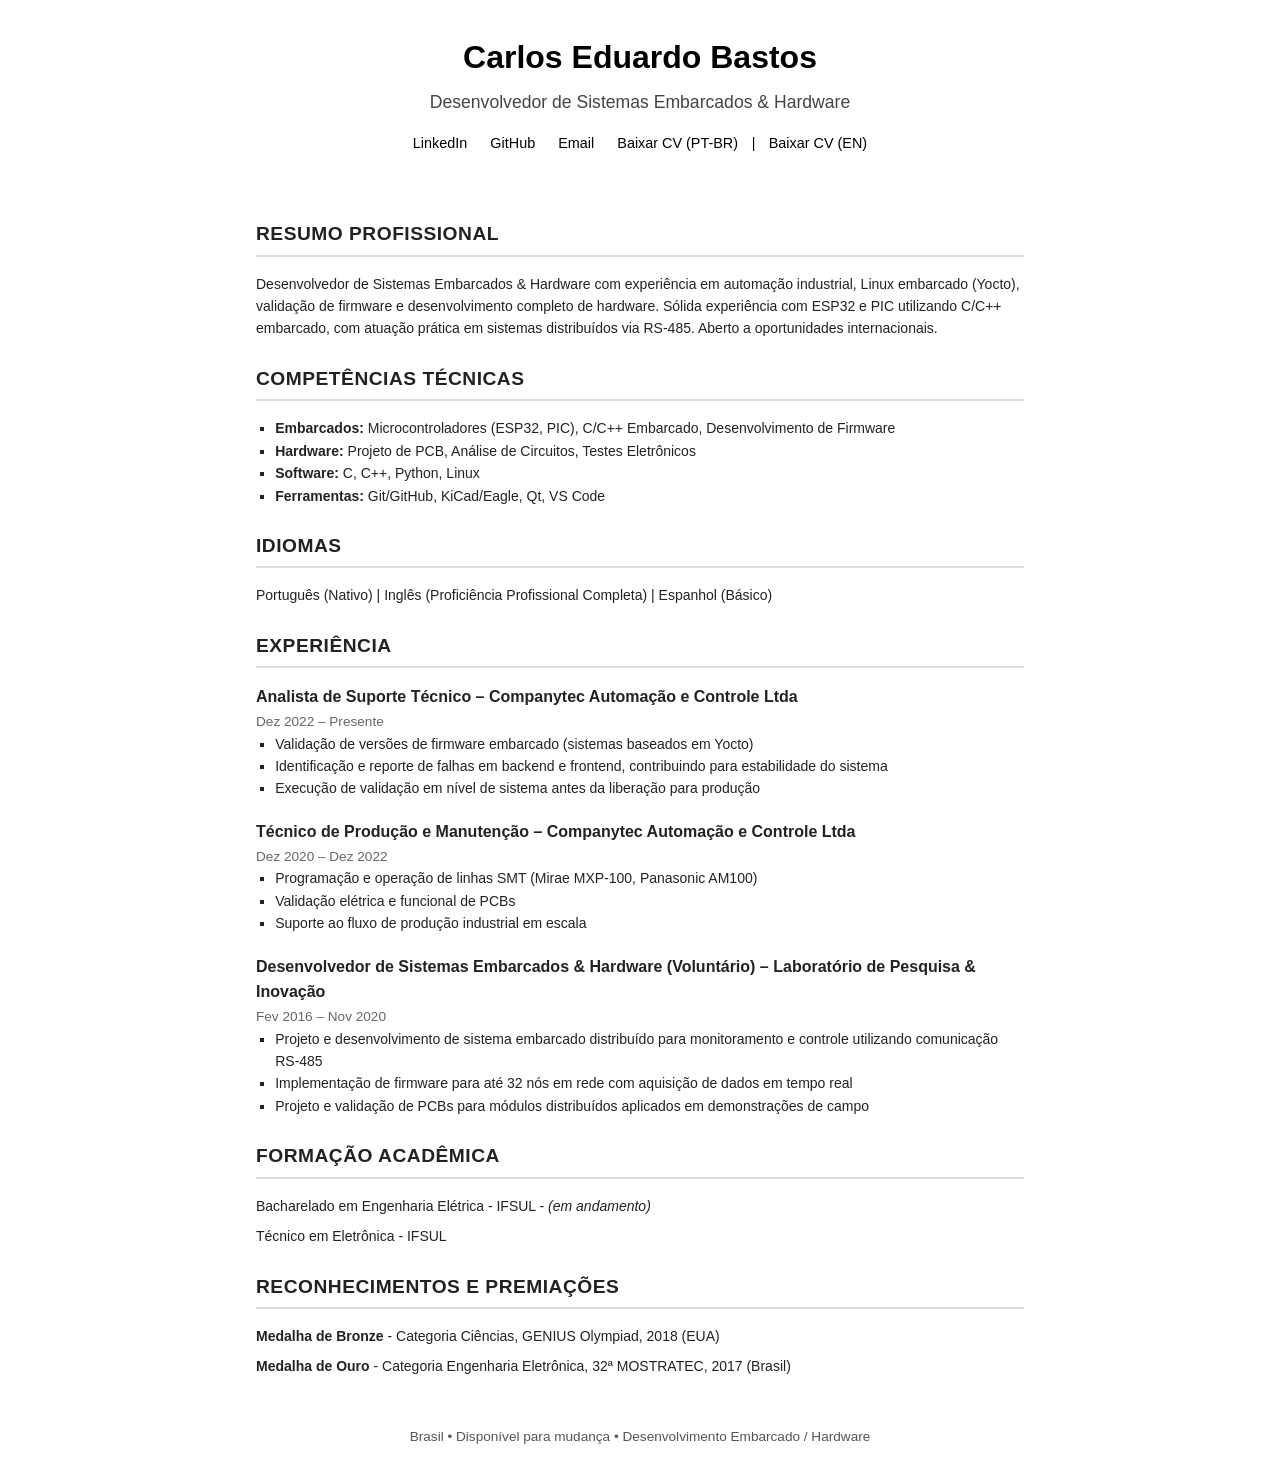
==== pt/index.html @ 59884ca3 "fixed links redirection and created pt version folder" ====
<!DOCTYPE html>
<html lang="pt-BR">
<head>
  <meta charset="UTF-8">
  <meta name="viewport" content="width=device-width, initial-scale=1.0">
  <title>Carlos Eduardo Bastos – Desenvolvedor de Sistemas Embarcados & Hardware</title>
  <link rel="stylesheet" href="../style.css">
</head>
<body>

  <header>
    <h1>Carlos Eduardo Bastos</h1>
    <h2>Desenvolvedor de Sistemas Embarcados & Hardware</h2>

    <div class="links">
      <a href="https://www.linkedin.com/in/cadubastos/" target="_blank">LinkedIn</a>
      <a href="https://github.com/CaduBastos" target="_blank">GitHub</a>
      <a href="mailto:cadulbastos@gmail.com">Email</a>

      <a href="https://github.com/CaduBastos/cv/blob/master/carlos_eduardo_bastos_cv_pt.pdf" target="_blank">
          Baixar CV (PT-BR)
      </a>      |
      <a href="https://github.com/CaduBastos/cv/blob/master/carlos_eduardo_bastos_cv_en.pdf" target="_blank">
          Baixar CV (EN)
      </a>
    </div>
  </header>

  <main>

    <section>
      <h3>Resumo Profissional</h3>
      <p>
          Desenvolvedor de Sistemas Embarcados & Hardware com experiência em automação industrial, 
          Linux embarcado (Yocto), validação de firmware e desenvolvimento completo de hardware. 
          Sólida experiência com ESP32 e PIC utilizando C/C++ embarcado, com atuação prática em sistemas distribuídos via RS-485. 
          Aberto a oportunidades internacionais.
      </p>
    </section>

    <section>
      <h3>Competências Técnicas</h3>

      <div class="skills">
        <ul>
          <li><strong>Embarcados:</strong> Microcontroladores (ESP32, PIC), C/C++ Embarcado, Desenvolvimento de Firmware</li>
          <li><strong>Hardware:</strong> Projeto de PCB, Análise de Circuitos, Testes Eletrônicos</li>
          <li><strong>Software:</strong> C, C++, Python, Linux</li>
          <li><strong>Ferramentas:</strong> Git/GitHub, KiCad/Eagle, Qt, VS Code</li>
        </ul>
      </div>
    </section>

    <section>
      <h3>Idiomas</h3>
      <p>
        Português (Nativo) |
        Inglês (Proficiência Profissional Completa) |
        Espanhol (Básico)
      </p>
    </section>

  <section>
    <h3>Experiência</h3>

    <div class="job">
      <h4>Analista de Suporte Técnico – Companytec Automação e Controle Ltda</h4>
      <span>Dez 2022 – Presente</span>
      <ul>
        <li>Validação de versões de firmware embarcado (sistemas baseados em Yocto)</li>
        <li>Identificação e reporte de falhas em backend e frontend, contribuindo para estabilidade do sistema</li>
        <li>Execução de validação em nível de sistema antes da liberação para produção</li>
      </ul>
    </div>

    <div class="job">
      <h4>Técnico de Produção e Manutenção – Companytec Automação e Controle Ltda</h4>
      <span>Dez 2020 – Dez 2022</span>
      <ul>
        <li>Programação e operação de linhas SMT (Mirae MXP-100, Panasonic AM100)</li>
        <li>Validação elétrica e funcional de PCBs</li>
        <li>Suporte ao fluxo de produção industrial em escala</li>
      </ul>
    </div>

    <div class="job">
      <h4>Desenvolvedor de Sistemas Embarcados & Hardware (Voluntário) – Laboratório de Pesquisa & Inovação</h4>
      <span>Fev 2016 – Nov 2020</span>
      <ul>
        <li>Projeto e desenvolvimento de sistema embarcado distribuído para monitoramento e controle utilizando comunicação RS-485</li>
        <li>Implementação de firmware para até 32 nós em rede com aquisição de dados em tempo real</li>
        <li>Projeto e validação de PCBs para módulos distribuídos aplicados em demonstrações de campo</li>
      </ul>
    </div>

  </section>

    <section>
      <h3>Formação Acadêmica</h3>
      <div class="education">
          <p>Bacharelado em Engenharia Elétrica - IFSUL - <i>(em andamento)</i></p>
          <p>Técnico em Eletrônica - IFSUL</p>
      </div>
    </section>

    <section>
      <h3>Reconhecimentos e Premiações</h3>
      <div class="awards">
          <p><strong>Medalha de Bronze</strong> - Categoria Ciências, GENIUS Olympiad, 2018 (EUA)</p>
          <p><strong>Medalha de Ouro</strong> - Categoria Engenharia Eletrônica, 32ª MOSTRATEC, 2017 (Brasil)</p>
      </div>
    </section>

  </main>

  <footer>
    <p>Brasil • Disponível para mudança • Desenvolvimento Embarcado / Hardware</p>
  </footer>

</body>
</html>
---- style.css ----
* {
  margin: 0;
  padding: 0;
  box-sizing: border-box;
}

body {
  font-family: "Segoe UI", "Helvetica Neue", Arial, sans-serif;
  font-size: 14px;
  background-color: #ffffff;
  color: #222;
  line-height: 1.6;
}

header {
  background-color: #ffffff;
  color: #000000;
  padding: 2rem 1rem;
  text-align: center;
}

header h1 {
  font-size: 2rem;
}

header h2 {
  font-size: 1.1rem;
  font-weight: normal;
  margin-top: 0.3rem;
  color: #444;
}

.links {
  margin-top: 1rem;
}

.links a {
  color: #000;
  text-decoration: none;
  margin: 0 0.6rem;
  font-size: 0.9rem;
}

.links a:hover {
  text-decoration: underline;
}

main {
  max-width: 800px;
  margin: 2rem auto;
  padding: 0 1rem;
}

section {
  margin-bottom: 1.5rem;
}

section h3 {
  border-bottom: 2px solid #ddd;
  padding-bottom: 0.3rem;
  margin-bottom: 1rem;
  font-size: 1.2rem;
  text-transform: uppercase;
  letter-spacing: 0.5px;
}

.skills ul,
.job ul {
  list-style-type: square;
  padding-left: 1.2rem;
}

.job {
  margin-bottom: 1.2rem;
}

.job h4 {
  font-size: 1rem;
  font-weight: 600;
}

.job span {
  font-size: 0.85rem;
  color: #666;
}

.education p {
  margin-bottom: 0.5rem;
}

.awards p {
  margin-bottom: 0.5rem;
}

footer {
  text-align: center;
  padding: 1rem;
  font-size: 0.85rem;
  color: #555;
}

@media print {
  body {
    background: white;
    color: black;
    font-size: 12px;
    line-height: 1.3;
  }

  header {
    padding: 1rem 1rem;
  }

  main {
    margin: 0.5rem auto;
  }

  section {
    margin-bottom: 1rem;
  }

  section h3 {
    margin-bottom: 0.5rem;
  }

  .job {
    margin-bottom: 0.9rem;
  }

  .education p {
    margin-bottom: 0.3rem;
  }

  .education {
  page-break-inside: auto;
  }

  a {
    color: black;
    text-decoration: none;
  }

  footer {
    margin-top: 0.5rem;
  }
}
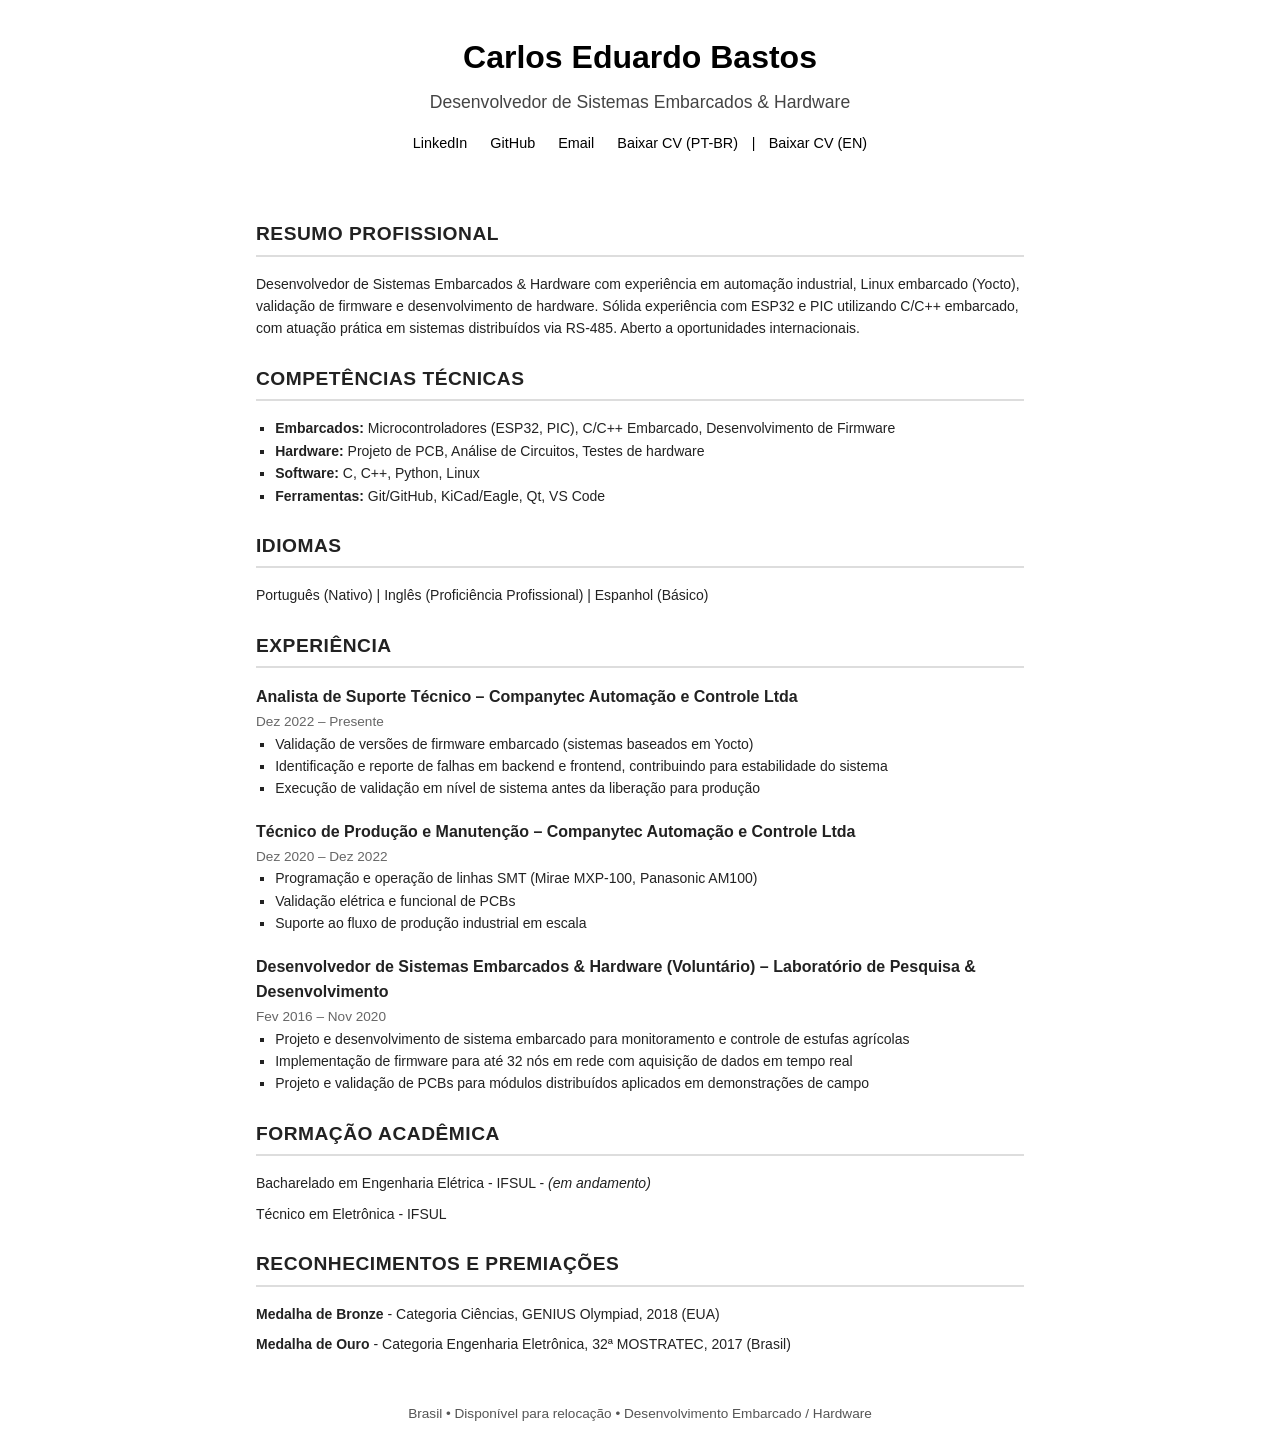
==== commit 2f5321ba: "Updated pt version" ====
--- a/pt/index.html
+++ b/pt/index.html
@@ -32,7 +32,7 @@
       <h3>Resumo Profissional</h3>
       <p>
           Desenvolvedor de Sistemas Embarcados & Hardware com experiência em automação industrial, 
-          Linux embarcado (Yocto), validação de firmware e desenvolvimento completo de hardware. 
+          Linux embarcado (Yocto), validação de firmware e desenvolvimento de hardware. 
           Sólida experiência com ESP32 e PIC utilizando C/C++ embarcado, com atuação prática em sistemas distribuídos via RS-485. 
           Aberto a oportunidades internacionais.
       </p>
@@ -44,7 +44,7 @@
       <div class="skills">
         <ul>
           <li><strong>Embarcados:</strong> Microcontroladores (ESP32, PIC), C/C++ Embarcado, Desenvolvimento de Firmware</li>
-          <li><strong>Hardware:</strong> Projeto de PCB, Análise de Circuitos, Testes Eletrônicos</li>
+          <li><strong>Hardware:</strong> Projeto de PCB, Análise de Circuitos, Testes de hardware</li>
           <li><strong>Software:</strong> C, C++, Python, Linux</li>
           <li><strong>Ferramentas:</strong> Git/GitHub, KiCad/Eagle, Qt, VS Code</li>
         </ul>
@@ -55,7 +55,7 @@
       <h3>Idiomas</h3>
       <p>
         Português (Nativo) |
-        Inglês (Proficiência Profissional Completa) |
+        Inglês (Proficiência Profissional) |
         Espanhol (Básico)
       </p>
     </section>
@@ -84,10 +84,10 @@
     </div>
 
     <div class="job">
-      <h4>Desenvolvedor de Sistemas Embarcados & Hardware (Voluntário) – Laboratório de Pesquisa & Inovação</h4>
+      <h4>Desenvolvedor de Sistemas Embarcados & Hardware (Voluntário) – Laboratório de Pesquisa & Desenvolvimento</h4>
       <span>Fev 2016 – Nov 2020</span>
       <ul>
-        <li>Projeto e desenvolvimento de sistema embarcado distribuído para monitoramento e controle utilizando comunicação RS-485</li>
+        <li>Projeto e desenvolvimento de sistema embarcado para monitoramento e controle de estufas agrícolas</li>
         <li>Implementação de firmware para até 32 nós em rede com aquisição de dados em tempo real</li>
         <li>Projeto e validação de PCBs para módulos distribuídos aplicados em demonstrações de campo</li>
       </ul>
@@ -114,7 +114,7 @@
   </main>
 
   <footer>
-    <p>Brasil • Disponível para mudança • Desenvolvimento Embarcado / Hardware</p>
+    <p>Brasil • Disponível para relocação • Desenvolvimento Embarcado / Hardware</p>
   </footer>
 
 </body>
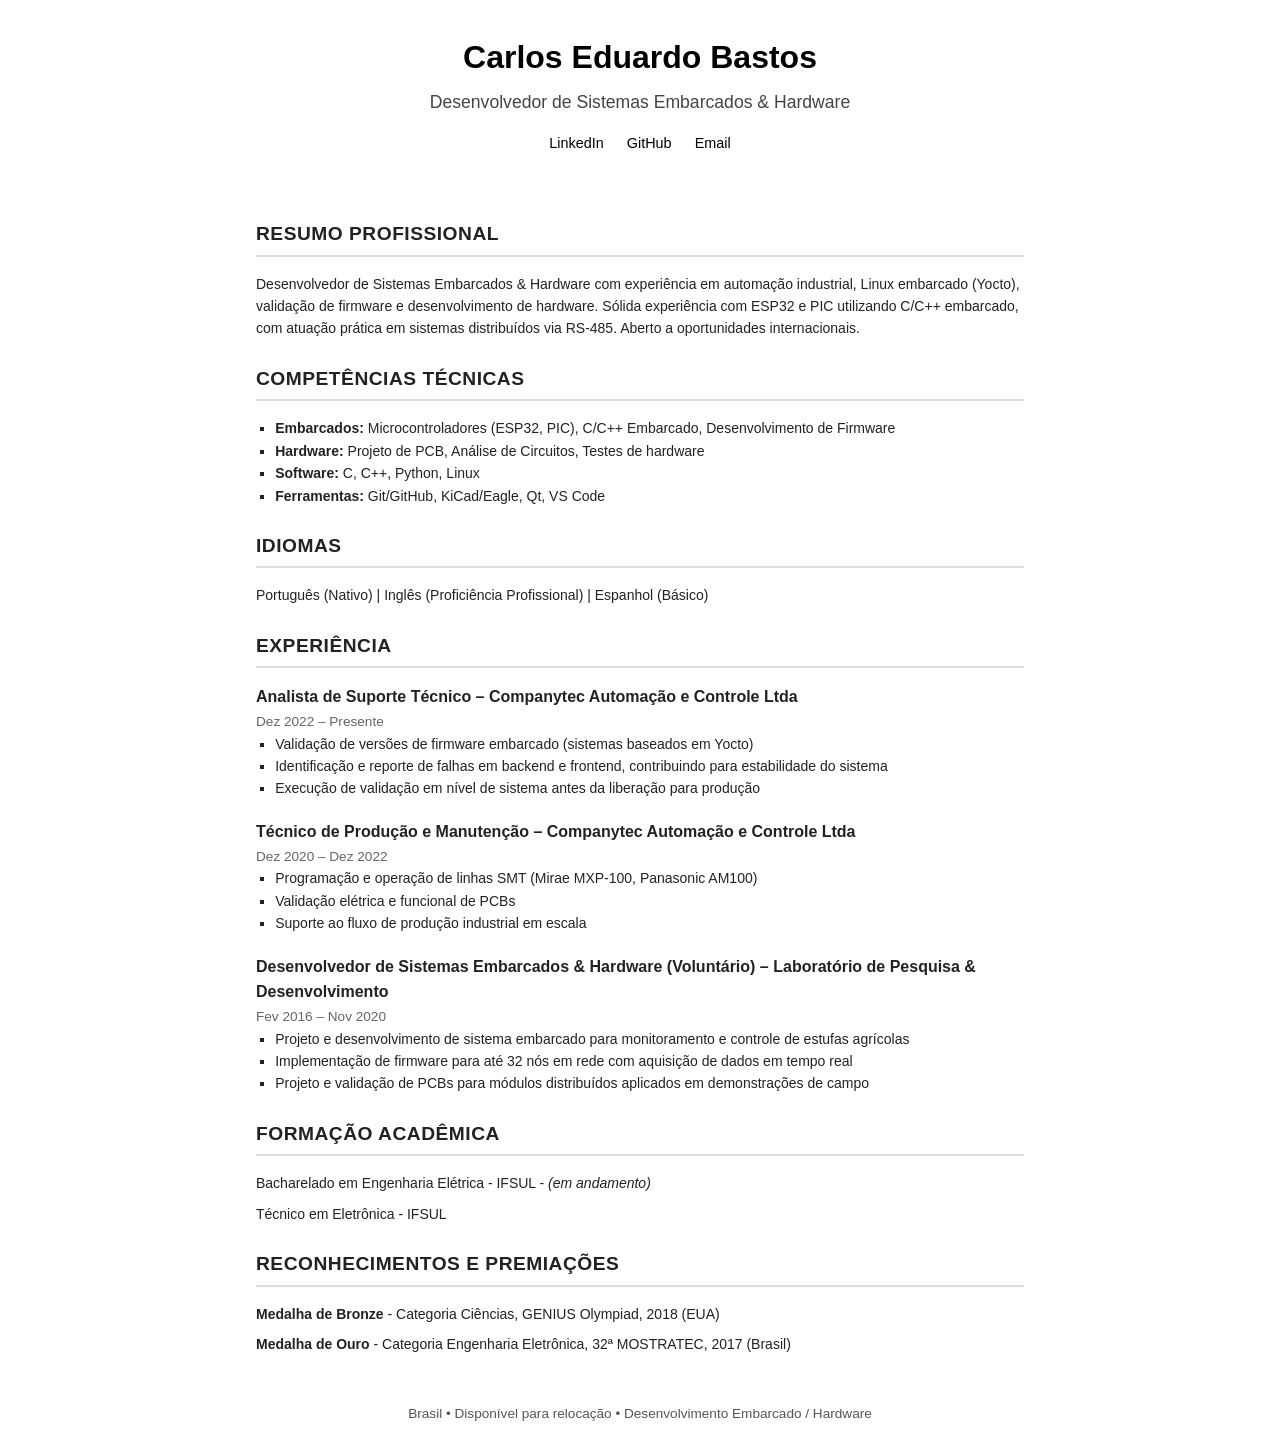
==== commit e0c8c05d: "removed download links" ====
--- a/pt/index.html
+++ b/pt/index.html
@@ -16,12 +16,6 @@
       <a href="https://www.linkedin.com/in/cadubastos/" target="_blank">LinkedIn</a>
       <a href="https://github.com/CaduBastos" target="_blank">GitHub</a>
       <a href="mailto:cadulbastos@gmail.com">Email</a>
-
-      <a href="https://github.com/CaduBastos/cv/blob/master/carlos_eduardo_bastos_cv_pt.pdf" target="_blank">
-          Baixar CV (PT-BR)
-      </a>      |
-      <a href="https://github.com/CaduBastos/cv/blob/master/carlos_eduardo_bastos_cv_en.pdf" target="_blank">
-          Baixar CV (EN)
       </a>
     </div>
   </header>
